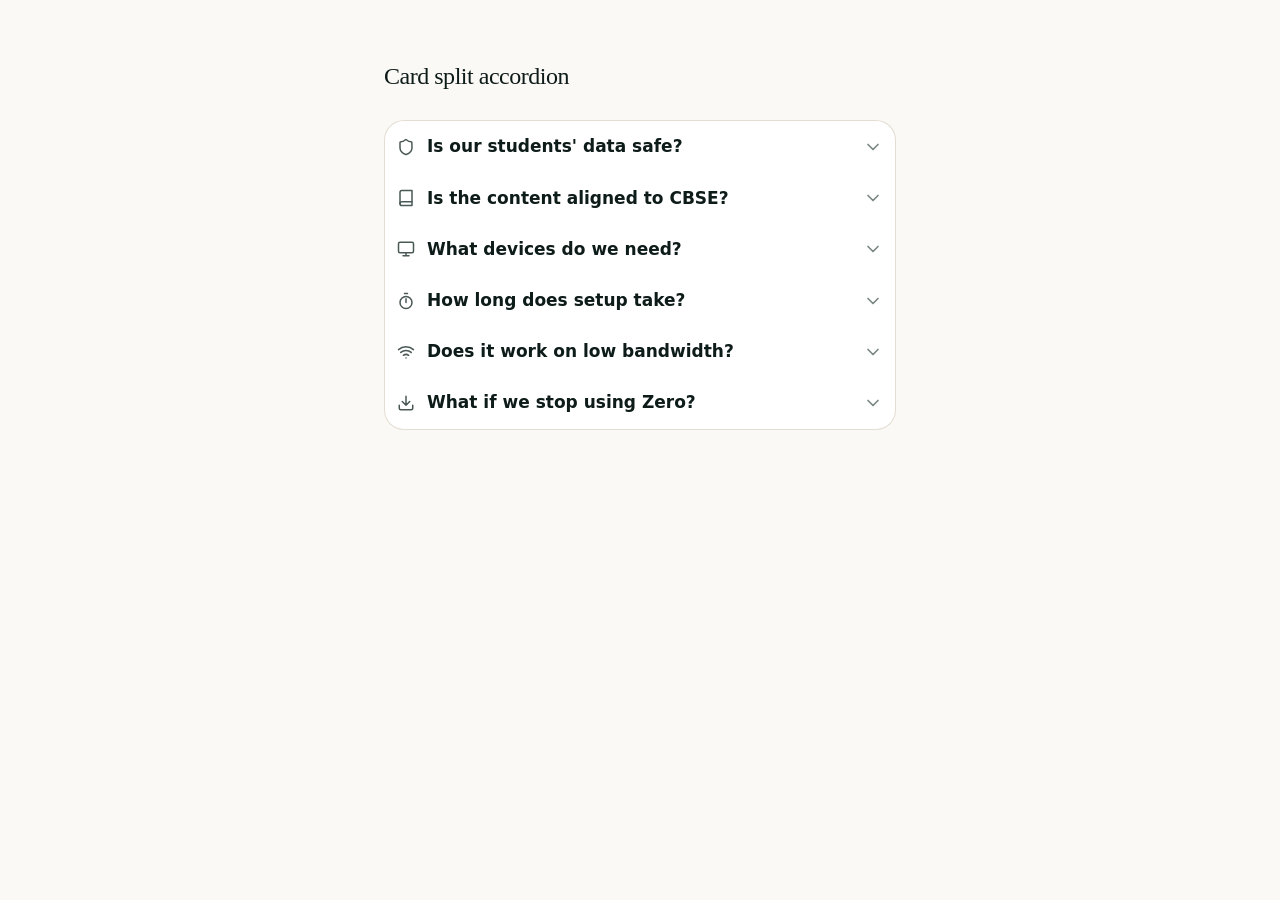
==== card-split-accordion.html @ 26836504 "minus" ====
<!doctype html>
<html lang="en-IN">
<head>
<meta charset="utf-8">
<meta name="viewport" content="width=device-width, initial-scale=1">
<title>Card Split Accordion</title>
<link rel="preconnect" href="https://fonts.googleapis.com">
<link rel="preconnect" href="https://fonts.gstatic.com" crossorigin>
<link rel="stylesheet" href="https://fonts.googleapis.com/css2?family=Figtree:wght@400;500;600;700;800;900&display=swap">
<!-- tokens only: --panel, --line, --ink, --ink-2, --brand-ink, light + dark -->
<link rel="stylesheet" href="styles.css">

<style>
/* ===================================================================
   Card split accordion
   Port of watermelon/card-split-accordian (React + motion) to vanilla.
   Stack reads as one block; the open card detaches, rounds all four
   corners, and its two neighbours round the edge they now face.
   No JS measuring: grid-template-rows 0fr -> 1fr does the height.
   To ship: copy this <style> into styles.css, the <ul> into the page,
   and the script at the bottom into app.js.
   ================================================================ */

.csa { list-style: none; margin: 0 auto; padding: 0; max-width: 34rem; }

.csa-card {
  background: var(--surface);
  border: 1px solid var(--line);
  border-top-width: 0;
  border-bottom-width: 0;
  border-radius: 0;
  overflow: hidden;
  /* ponytail: margin-block animates layout (the React version projects it
     with a transform). Fine at 6 cards; switch to a transform-based
     technique if a long list ever janks. */
  transition: border-radius .28s cubic-bezier(.22,1,.36,1),
              margin-block .28s cubic-bezier(.22,1,.36,1);
}

/* --- which edges exist ------------------------------------------- */
.csa > li:first-child  .csa-card { border-top-width: 1px; }
.csa > li:last-child   .csa-card { border-bottom-width: 1px; }
.csa > li.is-open      .csa-card { border-top-width: 1px; border-bottom-width: 1px; }
.csa > li:has(+ li.is-open) .csa-card { border-bottom-width: 1px; }
.csa > li.is-open + li .csa-card    { border-top-width: 1px; }

/* --- which corners are round ------------------------------------- */
.csa > li:first-child .csa-card { border-start-start-radius: 20px; border-start-end-radius: 20px; }
.csa > li:last-child  .csa-card { border-end-start-radius: 20px; border-end-end-radius: 20px; }
.csa > li:has(+ li.is-open) .csa-card { border-end-start-radius: 20px; border-end-end-radius: 20px; }
.csa > li.is-open + li .csa-card      { border-start-start-radius: 20px; border-start-end-radius: 20px; }
.csa > li.is-open .csa-card { border-radius: 20px; margin-block: 10px; box-shadow: var(--shadow-s); }

/* --- trigger ----------------------------------------------------- */
.csa-trig {
  display: flex; width: 100%; align-items: center; justify-content: space-between;
  gap: .75rem; padding: .75rem; background: none; border: 0; cursor: pointer;
  font: inherit; color: var(--ink); text-align: left;
}
.csa-trig:hover { color: var(--brand-ink); }
.csa-trig:focus-visible { outline: 2px solid var(--brand); outline-offset: -2px; border-radius: 18px; }
.csa-label { display: flex; align-items: center; gap: .75rem; font-weight: 700; font-size: .9375rem; }
@media (min-width: 40rem) { .csa-label { font-size: 1.0625rem; } }
.csa-label svg { flex: none; width: 1.125rem; height: 1.125rem; color: var(--ink-2); }
.csa-chev {
  flex: none; width: 1.25rem; height: 1.25rem; color: var(--ink-3);
  transition: transform .28s cubic-bezier(.22,1,.36,1);
}
li.is-open .csa-chev { transform: rotate(180deg); }

/* --- panel: 0fr -> 1fr, no measuring ----------------------------- */
.csa-panel {
  display: grid; grid-template-rows: 0fr; opacity: 0; visibility: hidden;
  transition: grid-template-rows .28s cubic-bezier(.22,1,.36,1),
              opacity .18s linear, visibility .28s;
}
li.is-open .csa-panel { grid-template-rows: 1fr; opacity: 1; visibility: visible; }
.csa-panel > div { overflow: hidden; min-height: 0; }
.csa-body {
  padding: 0 1.25rem 1.25rem;
  color: var(--ink-2); font-size: .875rem; font-weight: 500; line-height: 1.55;
}
@media (min-width: 40rem) { .csa-body { font-size: 1rem; } }

@media (prefers-reduced-motion: reduce) {
  .csa-card, .csa-panel, .csa-chev { transition: none; }
}

/* demo page chrome only — not part of the component */
body { background: var(--paper); color: var(--ink); font-family: var(--text); }
.demo-wrap { max-width: 34rem; margin: 0 auto; padding: 4rem 1rem; }
.demo-wrap h1 { font-size: 1.5rem; margin: 0 0 2rem; }
</style>
</head>
<body>

<div class="demo-wrap">
  <h1>Card split accordion</h1>

  <ul class="csa">
    <li>
      <div class="csa-card">
        <button class="csa-trig" type="button" aria-expanded="false" aria-controls="csa-p1">
          <span class="csa-label">
            <svg viewBox="0 0 24 24" fill="none" stroke="currentColor" stroke-width="2" stroke-linecap="round" stroke-linejoin="round" aria-hidden="true"><path d="M20 13c0 5-3.5 7.5-7.7 8.9a1 1 0 0 1-.6 0C7.5 20.5 4 18 4 13V6a1 1 0 0 1 1-1c2 0 4.5-1.2 6.2-2.7a1 1 0 0 1 1.3 0C14.3 3.8 16.8 5 18.8 5a1 1 0 0 1 1 1z"/></svg>
            Is our students' data safe?
          </span>
          <svg class="csa-chev" viewBox="0 0 24 24" fill="none" stroke="currentColor" stroke-width="2" stroke-linecap="round" stroke-linejoin="round" aria-hidden="true"><path d="m6 9 6 6 6-6"/></svg>
        </button>
        <div class="csa-panel" id="csa-p1" role="region">
          <div><p class="csa-body">The school owns its data. We store only what runs classes, never sell it, and show no ads. Hosting region, retention and data-processing terms are confirmed in writing before you sign.</p></div>
        </div>
      </div>
    </li>

    <li>
      <div class="csa-card">
        <button class="csa-trig" type="button" aria-expanded="false" aria-controls="csa-p2">
          <span class="csa-label">
            <svg viewBox="0 0 24 24" fill="none" stroke="currentColor" stroke-width="2" stroke-linecap="round" stroke-linejoin="round" aria-hidden="true"><path d="M4 19.5A2.5 2.5 0 0 1 6.5 17H20"/><path d="M6.5 2H20v20H6.5A2.5 2.5 0 0 1 4 19.5v-15A2.5 2.5 0 0 1 6.5 2z"/></svg>
            Is the content aligned to CBSE?
          </span>
          <svg class="csa-chev" viewBox="0 0 24 24" fill="none" stroke="currentColor" stroke-width="2" stroke-linecap="round" stroke-linejoin="round" aria-hidden="true"><path d="m6 9 6 6 6-6"/></svg>
        </button>
        <div class="csa-panel" id="csa-p2" role="region">
          <div><p class="csa-body">Organised chapter-wise by the CBSE syllabus for classes 8 to 12. Your staff can add or edit questions in any chapter.</p></div>
        </div>
      </div>
    </li>

    <li>
      <div class="csa-card">
        <button class="csa-trig" type="button" aria-expanded="false" aria-controls="csa-p3">
          <span class="csa-label">
            <svg viewBox="0 0 24 24" fill="none" stroke="currentColor" stroke-width="2" stroke-linecap="round" stroke-linejoin="round" aria-hidden="true"><rect x="2" y="3" width="20" height="14" rx="2"/><path d="M8 21h8M12 17v4"/></svg>
            What devices do we need?
          </span>
          <svg class="csa-chev" viewBox="0 0 24 24" fill="none" stroke="currentColor" stroke-width="2" stroke-linecap="round" stroke-linejoin="round" aria-hidden="true"><path d="m6 9 6 6 6-6"/></svg>
        </button>
        <div class="csa-panel" id="csa-p3" role="region">
          <div><p class="csa-body">A browser, on what you already have. Classroom Quiz needs one projector or TV plus the teacher's device; students can practise on a lab computer or their own phone.</p></div>
        </div>
      </div>
    </li>

    <li>
      <div class="csa-card">
        <button class="csa-trig" type="button" aria-expanded="false" aria-controls="csa-p4">
          <span class="csa-label">
            <svg viewBox="0 0 24 24" fill="none" stroke="currentColor" stroke-width="2" stroke-linecap="round" stroke-linejoin="round" aria-hidden="true"><path d="M10 2h4M12 14V9"/><circle cx="12" cy="14" r="8"/></svg>
            How long does setup take?
          </span>
          <svg class="csa-chev" viewBox="0 0 24 24" fill="none" stroke="currentColor" stroke-width="2" stroke-linecap="round" stroke-linejoin="round" aria-hidden="true"><path d="m6 9 6 6 6-6"/></svg>
        </button>
        <div class="csa-panel" id="csa-p4" role="region">
          <div><p class="csa-body">We do it: classes, sections, subjects, staff accounts. Typical onboarding is about <strong>[X working days]</strong> — a placeholder until we commit to a date in your quote.</p></div>
        </div>
      </div>
    </li>

    <li>
      <div class="csa-card">
        <button class="csa-trig" type="button" aria-expanded="false" aria-controls="csa-p5">
          <span class="csa-label">
            <svg viewBox="0 0 24 24" fill="none" stroke="currentColor" stroke-width="2" stroke-linecap="round" stroke-linejoin="round" aria-hidden="true"><path d="M5 12.55a11 11 0 0 1 14 0M8.5 16.43a6 6 0 0 1 7 0M2 8.82a15 15 0 0 1 20 0"/><path d="M12 20h.01"/></svg>
            Does it work on low bandwidth?
          </span>
          <svg class="csa-chev" viewBox="0 0 24 24" fill="none" stroke="currentColor" stroke-width="2" stroke-linecap="round" stroke-linejoin="round" aria-hidden="true"><path d="m6 9 6 6 6-6"/></svg>
        </button>
        <div class="csa-panel" id="csa-p5" role="region">
          <div><p class="csa-body">Lessons, practice and tests are text-and-diagram based, so they are light. Video is the one part that needs bandwidth. We test the live games on your connection during the demo.</p></div>
        </div>
      </div>
    </li>

    <li>
      <div class="csa-card">
        <button class="csa-trig" type="button" aria-expanded="false" aria-controls="csa-p6">
          <span class="csa-label">
            <svg viewBox="0 0 24 24" fill="none" stroke="currentColor" stroke-width="2" stroke-linecap="round" stroke-linejoin="round" aria-hidden="true"><path d="M21 15v4a2 2 0 0 1-2 2H5a2 2 0 0 1-2-2v-4M7 10l5 5 5-5M12 15V3"/></svg>
            What if we stop using Zero?
          </span>
          <svg class="csa-chev" viewBox="0 0 24 24" fill="none" stroke="currentColor" stroke-width="2" stroke-linecap="round" stroke-linejoin="round" aria-hidden="true"><path d="m6 9 6 6 6-6"/></svg>
        </button>
        <div class="csa-panel" id="csa-p6" role="region">
          <div><p class="csa-body">You take it with you. Question banks, papers and results export to PDF and Excel at any time, including on the way out.</p></div>
        </div>
      </div>
    </li>
  </ul>
</div>

<script>
// One delegated handler per stack. One card open at a time, like the original.
document.querySelectorAll('.csa').forEach(function (stack) {
  stack.addEventListener('click', function (e) {
    var btn = e.target.closest('.csa-trig');
    if (!btn || !stack.contains(btn)) return;
    var li = btn.closest('li');
    var wasOpen = li.classList.contains('is-open');

    stack.querySelectorAll('li.is-open').forEach(function (open) {
      open.classList.remove('is-open');
      open.querySelector('.csa-trig').setAttribute('aria-expanded', 'false');
    });

    if (!wasOpen) {
      li.classList.add('is-open');
      btn.setAttribute('aria-expanded', 'true');
    }
  });
});
</script>
</body>
</html>
---- styles.css ----
/* ========================================================================
   Zero — marketing site
   Direction: "field notebook". Editorial serif display on warm paper,
   hairline rules instead of filled bands, one teal brand colour, saffron
   used about five times on the whole page.
   Motion follows the craft rules: custom curves, nothing over 300ms for UI,
   transform/opacity only, hover gated to real pointers.
   ===================================================================== */

:root {
  color-scheme: light;

  /* --- brand ----------------------------------------------------- */
  --brand: #0f766e;
  --brand-2: #0b5d56;
  --brand-ink: #0a4f49;          /* brand as text on paper */
  --accent: #d9901f;             /* saffron. rationed. */
  --btn-bg: #0f766e;
  --btn-fg: #ffffff;

  /* --- surfaces -------------------------------------------------- */
  --paper: #fbf9f5;
  --paper-2: #f3efe7;
  --surface: #ffffff;
  --surface-2: #f7f4ee;

  /* --- text ------------------------------------------------------ */
  --ink: #0d1b19;
  --ink-2: #4a5956;
  --ink-3: #788683;

  /* --- lines ----------------------------------------------------- */
  --line: #e4ded2;
  --line-2: #efeae0;

  /* --- semantic (inside the drawn product UI) -------------------- */
  --ok: #15803d;
  --mid: #b45309;
  --bad: #b91c1c;
  --cross-off: #22312e;   /* blocked crossword squares */

  /* --- the inverted panel: same near-black in both themes -------- */
  --inv-bg: #0b1513;
  --inv-surface: #122020;
  --inv-ink: #eaf2ef;
  --inv-ink-2: #9fb3ae;
  --inv-line: #22322f;
  --inv-brand: #2dd4bf;

  --shadow-s: 0 1px 2px rgba(13, 27, 25, .04), 0 2px 8px -4px rgba(13, 27, 25, .08);
  --shadow: 0 1px 2px rgba(13, 27, 25, .05), 0 12px 28px -14px rgba(13, 27, 25, .18);
  --shadow-l: 0 2px 6px rgba(13, 27, 25, .06), 0 32px 56px -24px rgba(13, 27, 25, .26);

  /* --- shape ----------------------------------------------------- */
  --r-s: .5rem;
  --r: .875rem;
  --r-l: 1.25rem;
  --wrap: 74rem;
  --gutter: clamp(1.25rem, 4vw, 2.5rem);

  /* --- type ------------------------------------------------------ */
  --display: "Instrument Serif", Georgia, "Times New Roman", serif;
  --text: "Instrument Sans", system-ui, -apple-system, "Segoe UI", Roboto, sans-serif;
  --mono: ui-monospace, "SF Mono", "Cascadia Mono", Menlo, monospace;

  /* --- motion ---------------------------------------------------- */
  --ease-out: cubic-bezier(.23, 1, .32, 1);
  --ease-in-out: cubic-bezier(.77, 0, .175, 1);
  --ease: cubic-bezier(.4, 0, .2, 1);
}

/* Dark tokens declared once, applied two ways:
   - no stored choice -> the media query decides (works with JS off)
   - explicit choice  -> data-theme on <html> wins, :not() disables the query */
@media (prefers-color-scheme: dark) {
  :root:not([data-theme="light"]) {
    color-scheme: dark;
    --brand: #2dd4bf;
    --brand-2: #5eead4;
    --brand-ink: #5eead4;
    --accent: #f0b65c;
    --btn-bg: #2dd4bf;
    --btn-fg: #06201d;
    --paper: #0a100f;
    --paper-2: #0f1716;
    --surface: #131c1a;
    --surface-2: #17221f;
    --ink: #e8efec;
    --ink-2: #a3b3af;
    --ink-3: #778783;
    --line: #243330;
    --line-2: #1b2725;
    --ok: #4ade80;
    --mid: #fbbf24;
    --bad: #f87171;
    --cross-off: #050a09;
    --shadow-s: 0 1px 2px rgba(0, 0, 0, .5), 0 2px 8px -4px rgba(0, 0, 0, .6);
    --shadow: 0 1px 2px rgba(0, 0, 0, .5), 0 14px 30px -14px rgba(0, 0, 0, .8);
    --shadow-l: 0 2px 6px rgba(0, 0, 0, .6), 0 34px 60px -24px rgba(0, 0, 0, .9);
  }
}
:root[data-theme="dark"] {
  color-scheme: dark;
  --brand: #2dd4bf;
  --brand-2: #5eead4;
  --brand-ink: #5eead4;
  --accent: #f0b65c;
  --btn-bg: #2dd4bf;
  --btn-fg: #06201d;
  --paper: #0a100f;
  --paper-2: #0f1716;
  --surface: #131c1a;
  --surface-2: #17221f;
  --ink: #e8efec;
  --ink-2: #a3b3af;
  --ink-3: #778783;
  --line: #243330;
  --line-2: #1b2725;
  --ok: #4ade80;
  --mid: #fbbf24;
  --bad: #f87171;
  --cross-off: #050a09;
  --shadow-s: 0 1px 2px rgba(0, 0, 0, .5), 0 2px 8px -4px rgba(0, 0, 0, .6);
  --shadow: 0 1px 2px rgba(0, 0, 0, .5), 0 14px 30px -14px rgba(0, 0, 0, .8);
  --shadow-l: 0 2px 6px rgba(0, 0, 0, .6), 0 34px 60px -24px rgba(0, 0, 0, .9);
}

/* ============================================================== base */
*, *::before, *::after { box-sizing: border-box; }

html {
  -webkit-text-size-adjust: 100%;
  scroll-behavior: smooth;
  overscroll-behavior-y: none;      /* no rubber-band flash of the wrong colour */
}

body {
  margin: 0;
  background: var(--paper);
  color: var(--ink);
  font-family: var(--text);
  font-size: 1.0625rem;
  line-height: 1.6;
  font-weight: 400;
  font-feature-settings: "ss01";
  -webkit-font-smoothing: antialiased;
  -webkit-tap-highlight-color: transparent;
  overflow-x: hidden;
}

h1, h2, h3, h4 { margin: 0 0 .5em; font-weight: 400; }

/* Display: serif, optical-size tight, generous. */
h1, h2, .display {
  font-family: var(--display);
  font-weight: 400;
  letter-spacing: -.02em;
  line-height: 1.02;
  text-wrap: balance;
}
h1 { font-size: clamp(2.5rem, 7.2vw, 5.25rem); margin-bottom: .35em; }
h2 { font-size: clamp(2.1rem, 4.6vw, 3.4rem); }
h3 {
  font-family: var(--text);
  font-size: 1.0625rem; font-weight: 600; letter-spacing: -.011em;
  line-height: 1.3; margin-bottom: .35em;
}
h4 { font-family: var(--text); font-size: .9375rem; font-weight: 600; }

p { margin: 0 0 1rem; }
ul, ol { margin: 0; padding: 0; list-style: none; }
a { color: inherit; }
svg { display: block; }
strong, b { font-weight: 600; }
::selection { background: var(--brand); color: #fff; }

:focus-visible {
  outline: 2px solid var(--brand);
  outline-offset: 3px;
  border-radius: 4px;
}

.skip {
  position: fixed; left: 1rem; top: -5rem; z-index: 200;
  background: var(--surface); color: var(--ink); font-weight: 600;
  padding: .75rem 1.25rem; border-radius: var(--r-s); text-decoration: none;
  box-shadow: var(--shadow-l); border: 1px solid var(--line);
  transition: top .2s var(--ease-out);
}
.skip:focus { top: 1rem; }

.sr {
  position: absolute; width: 1px; height: 1px;
  overflow: hidden; clip-path: inset(50%); white-space: nowrap;
}

/* ========================================================== layout */
.wrap {
  width: 100%; max-width: var(--wrap);
  margin-inline: auto;
  padding-inline: var(--gutter);
}

/* Sections are separated by a hairline, never by a filled band. */
.sec { padding-block: clamp(4.5rem, 9vw, 8rem); position: relative; }
.sec + .sec { border-top: 1px solid var(--line); }
.sec-alt { background: var(--paper-2); }
[id] { scroll-margin-top: 5rem; }

/* Section header: label + number on the left, headline on the right.
   On narrow screens it stacks and the number sits inline with the label. */
.sec-head { display: grid; gap: 1.25rem 2rem; margin-bottom: clamp(2.5rem, 5vw, 4rem); }
@media (min-width: 60rem) {
  .sec-head { grid-template-columns: 14rem 1fr; gap: 0 4rem; }
}
.sec-head .lede { max-width: 38rem; color: var(--ink-2); font-size: 1.0625rem; margin: 1rem 0 0; }
.sec-head h2 { margin: 0; max-width: 20ch; }

.label {
  display: flex; align-items: baseline; gap: .7rem;
  font-size: .75rem; font-weight: 600; letter-spacing: .1em;
  text-transform: uppercase; color: var(--ink-3); margin: 0;
}
.label .num {
  font-family: var(--mono); font-size: .6875rem; letter-spacing: .04em;
  color: var(--brand-ink); font-weight: 500;
}

.accent-text { color: var(--brand-ink); }
em.flourish { font-style: italic; color: var(--brand-ink); }

/* ========================================================= buttons */
.btn {
  display: inline-flex; align-items: center; justify-content: center; gap: .5rem;
  font-family: var(--text); font-size: 1rem; font-weight: 600; line-height: 1;
  padding: .95rem 1.4rem; border-radius: var(--r-s);
  border: 1px solid transparent; text-decoration: none; cursor: pointer;
  white-space: nowrap; user-select: none;
  transition: transform .16s var(--ease-out), background-color .16s var(--ease),
              border-color .16s var(--ease), color .16s var(--ease);
}
.btn:active { transform: scale(.97); }

.btn-primary { background: var(--btn-bg); color: var(--btn-fg); }
.btn-line { border-color: var(--line); color: var(--ink); background: transparent; }
.btn-ghost { color: var(--ink-2); background: transparent; padding-inline: .75rem; }
.btn-block { width: 100%; }
.btn-sm { font-size: .9375rem; padding: .65rem 1.05rem; }

@media (hover: hover) and (pointer: fine) {
  .btn-primary:hover { background: var(--brand-2); }
  .btn-line:hover { border-color: var(--ink-3); background: var(--surface-2); }
  .btn-ghost:hover { color: var(--ink); }
}

/* The arrow nudges, the button itself does not move. */
.btn .arrow { transition: transform .22s var(--ease-out); }
@media (hover: hover) and (pointer: fine) {
  .btn:hover .arrow { transform: translateX(3px); }
}

/* ========================================================== header */
.site-head {
  position: sticky; top: 0; z-index: 100;
  background: color-mix(in srgb, var(--paper) 88%, transparent);
  backdrop-filter: blur(12px);
  border-bottom: 1px solid transparent;
  transition: border-color .2s var(--ease), background-color .2s var(--ease);
}
.site-head.stuck { border-bottom-color: var(--line); }
.head-in { display: flex; align-items: center; gap: 1rem; min-height: 4rem; }

.brand {
  display: flex; align-items: center; gap: .55rem;
  text-decoration: none; color: var(--ink);
  font-family: var(--display); font-size: 1.5rem; letter-spacing: -.01em;
}
.brand svg { width: 1.75rem; height: 1.75rem; flex: none; }

.nav { display: none; margin-left: auto; }
.nav ul { display: flex; gap: 1.5rem; }
.nav a {
  color: var(--ink-2); text-decoration: none; font-size: .9375rem; font-weight: 500;
  transition: color .16s var(--ease);
}
@media (hover: hover) and (pointer: fine) { .nav a:hover { color: var(--ink); } }

.head-act { display: none; }

.icon-btn {
  display: none; flex: none; align-items: center; justify-content: center;
  width: 2.25rem; height: 2.25rem; padding: 0;
  border-radius: var(--r-s); border: 1px solid var(--line);
  background: transparent; color: var(--ink); cursor: pointer;
  transition: transform .16s var(--ease-out), background-color .16s var(--ease), border-color .16s var(--ease);
}
.icon-btn:active { transform: scale(.94); }
@media (hover: hover) and (pointer: fine) {
  .icon-btn:hover { background: var(--surface-2); border-color: var(--ink-3); }
}
.js-ok .icon-btn { display: inline-flex; }
.icon-btn svg { width: 1.05rem; height: 1.05rem; }
:root[data-theme="dark"] .i-moon, :root:not([data-theme="dark"]) .i-sun { display: none; }

/* mobile menu — native <details>, no JS */
.menu { position: relative; margin-left: auto; }
.menu summary {
  list-style: none; cursor: pointer;
  display: inline-flex; align-items: center; gap: .45rem;
  font-size: .9375rem; font-weight: 600; color: var(--ink);
  padding: .5rem .85rem; border-radius: var(--r-s); border: 1px solid var(--line);
}
.menu summary::-webkit-details-marker { display: none; }
.menu-panel {
  position: absolute; right: 0; top: calc(100% + .5rem);
  width: min(16rem, 78vw); padding: .4rem;
  background: var(--surface); border: 1px solid var(--line);
  border-radius: var(--r); box-shadow: var(--shadow-l); z-index: 10;
  transform-origin: top right;
  animation: pop .18s var(--ease-out);
}
@keyframes pop { from { opacity: 0; transform: scale(.96); } }
.menu-panel a {
  display: block; padding: .6rem .7rem; border-radius: var(--r-s);
  color: var(--ink); text-decoration: none; font-weight: 500; font-size: .9375rem;
}
@media (hover: hover) and (pointer: fine) { .menu-panel a:hover { background: var(--surface-2); } }
.menu-panel .btn { margin-top: .4rem; }

@media (min-width: 62rem) {
  .menu { display: none; }
  .nav, .head-act { display: block; }
  .head-act { margin-left: .25rem; }
  .icon-btn { margin-left: .5rem; }
  .nav { margin-right: .5rem; }
}

/* ============================================================ hero */
.hero { padding-block: clamp(3.5rem, 8vw, 7rem) 0; position: relative; overflow: hidden; }
.hero::before {
  content: ""; position: absolute; inset: 0 0 auto; height: 40rem;
  background:
    radial-gradient(60rem 26rem at 18% -8%, color-mix(in srgb, var(--brand) 14%, transparent), transparent 70%),
    radial-gradient(40rem 20rem at 92% 4%, color-mix(in srgb, var(--accent) 11%, transparent), transparent 70%);
  pointer-events: none;
}
.hero > * { position: relative; }

.hero-grid { display: grid; gap: 2rem; align-items: start; }
@media (min-width: 64rem) {
  .hero-grid { grid-template-columns: 1.15fr .85fr; gap: 4rem; align-items: end; }
}
.hero h1 { max-width: 15ch; }
.hero .lede {
  font-size: clamp(1.0625rem, 1.5vw, 1.25rem); color: var(--ink-2);
  max-width: 36rem; margin-bottom: 2rem; line-height: 1.5;
}
.hero-cta { display: flex; flex-wrap: wrap; gap: .75rem; align-items: center; }
.hero-note {
  margin: 1.75rem 0 0; font-size: .875rem; color: var(--ink-3);
  display: flex; align-items: center; gap: .5rem;
}
.hero-note svg { width: 1rem; height: 1rem; flex: none; color: var(--brand-ink); }

/* the right-hand stat column, set as a rule-separated list */
.facts { display: grid; gap: 0; border-top: 1px solid var(--line); }
.facts div { padding: 1rem 0; border-bottom: 1px solid var(--line); display: flex; align-items: baseline; gap: 1rem; }
.facts dt { font-size: .875rem; color: var(--ink-2); flex: 1; }
.facts dd {
  margin: 0; font-family: var(--display); font-size: 1.75rem; line-height: 1;
  letter-spacing: -.02em; color: var(--ink);
}
.facts dd span { font-family: var(--text); font-size: .8125rem; color: var(--ink-3); letter-spacing: 0; }
/* small phones: let the qualifier drop under the number instead of squeezing the label */
@media (max-width: 26rem) { .facts div { flex-wrap: wrap; } .facts dd span { display: block; } }

/* hero collage */
.collage {
  margin-top: clamp(3rem, 6vw, 5rem);
  display: grid; grid-template-columns: repeat(12, 1fr); gap: 1rem;
  align-items: end;
}
.c-quiz { grid-column: 1 / 13; }
.c-analytics, .c-paper, .c-lead, .c-pt { display: none; }
@media (min-width: 52rem) {
  .c-analytics { display: block; grid-column: 1 / 4; }
  .c-quiz { grid-column: 4 / 10; transform: translateY(1.25rem); box-shadow: var(--shadow-l); }
  .c-paper { display: block; grid-column: 10 / 13; }
}
@media (min-width: 72rem) {
  .c-lead { display: block; grid-column: 2 / 5; transform: translateY(2rem); }
  .c-pt { display: block; grid-column: 9 / 12; transform: translateY(2rem); }
}

/* ======================================== drawn product-UI panels */
.ui {
  background: var(--surface); border: 1px solid var(--line);
  border-radius: var(--r); box-shadow: var(--shadow);
  padding: .9rem; font-size: .75rem; line-height: 1.45; color: var(--ink);
  text-align: left;
}
.ui-head {
  display: flex; align-items: center; gap: .4rem;
  font-size: .6875rem; font-weight: 600; letter-spacing: .07em;
  text-transform: uppercase; color: var(--ink-3); margin-bottom: .65rem;
}
.ui-head .dot {
  width: .4rem; height: .4rem; border-radius: 50%; background: var(--bad); flex: none;
  box-shadow: 0 0 0 3px color-mix(in srgb, var(--bad) 18%, transparent);
}
.ui-q { font-weight: 600; font-size: .8125rem; margin-bottom: .5rem; line-height: 1.35; color: var(--ink); }
.ui-opt {
  display: flex; align-items: center; gap: .45rem;
  border: 1px solid var(--line); border-radius: var(--r-s);
  padding: .32rem .5rem; margin-bottom: .28rem; font-weight: 500;
}
.ui-opt b {
  width: 1.05rem; height: 1.05rem; border-radius: 3px; flex: none;
  background: var(--surface-2); color: var(--ink-3);
  display: grid; place-items: center; font-size: .625rem; font-weight: 600;
}
.ui-opt.on { background: var(--brand); border-color: var(--brand); color: #fff; }
.ui-opt.on b { background: rgba(255, 255, 255, .22); color: #fff; }
.ui-row {
  display: flex; align-items: center; justify-content: space-between; gap: .6rem;
  padding: .34rem 0; border-top: 1px solid var(--line-2);
}
.ui-row:first-of-type { border-top: 0; }
.ui-row b { font-weight: 600; font-variant-numeric: tabular-nums; }
.ui-meter { height: .35rem; border-radius: 999px; background: var(--line); overflow: hidden; flex: 1; max-width: 7rem; }
.ui-meter i { display: block; height: 100%; border-radius: 999px; background: var(--brand); transform-origin: left; }
.ui-meter i.good { background: var(--ok); }
.ui-meter i.mid { background: var(--mid); }
.ui-meter i.bad { background: var(--bad); }
.ui-chip {
  display: inline-block; border: 1px solid var(--line); border-radius: 999px;
  padding: .16rem .5rem; margin: 0 .25rem .3rem 0;
  font-size: .6875rem; font-weight: 500; color: var(--ink-2);
}
.ui-chip.on { background: var(--ink); color: var(--paper); border-color: var(--ink); }
.ui-bars { display: flex; align-items: flex-end; gap: .3rem; height: 2.4rem; max-width: 11rem; }
.ui-bars i { flex: 1; border-radius: 2px 2px 0 0; background: var(--brand); display: block; transform-origin: bottom; }
.ui-bars i.pick { background: var(--accent); }
.ui-rank { display: flex; align-items: center; gap: .5rem; padding: .3rem 0; font-weight: 500; }
.ui-rank b {
  width: 1.15rem; height: 1.15rem; border-radius: 4px; flex: none;
  background: var(--surface-2); color: var(--ink-3);
  display: grid; place-items: center; font-size: .625rem; font-weight: 600;
}
.ui-rank.top b { background: var(--accent); color: #2a1a00; }
/* capped: these are grids of squares, so without a cap a wide column turns
   them into billboards */
.ui-cross { display: grid; grid-template-columns: repeat(6, 1fr); gap: 2px; max-width: 10rem; }
.ui-cross span {
  aspect-ratio: 1; border: 1px solid var(--line); border-radius: 2px;
  font-size: .5rem; font-weight: 600; display: grid; place-items: center; color: var(--ink-3);
}
.ui-cross span.off { background: var(--cross-off); border-color: var(--cross-off); }
.ui-cross span.lit { background: var(--surface-2); }
.ui-pt { display: grid; grid-template-columns: repeat(6, 1fr); gap: 3px; max-width: 11rem; }
.ui-pt span {
  aspect-ratio: 1; border-radius: 3px; background: var(--surface-2);
  border: 1px solid var(--line-2);
  display: grid; place-items: center; font-size: .5rem; font-weight: 600; color: var(--ink-3);
}
.ui-pt span.hot { background: var(--brand); border-color: var(--brand); color: #fff; }

/* ====================================================== feature rows */
/* Alternating text / panel rows on a hairline grid. */
.rows { display: grid; }
.row {
  display: grid; gap: 1.75rem;
  padding-block: clamp(2.25rem, 4vw, 3.5rem);
  border-top: 1px solid var(--line);
  align-items: center;
}
.row:first-child { border-top: 0; padding-top: 0; }
@media (min-width: 60rem) {
  .row { grid-template-columns: 1fr 1fr; gap: 4rem; }
  .row-flip > .row-art { order: -1; }
}
.row-text h3 { font-size: 1.375rem; font-family: var(--display); font-weight: 400; letter-spacing: -.015em; }
.row-text p { color: var(--ink-2); margin: 0; max-width: 34rem; }
.row-list { display: grid; gap: .5rem; margin-top: 1.25rem; }
.row-list li { display: flex; gap: .6rem; font-size: .9375rem; color: var(--ink-2); }
.row-list li::before {
  content: ""; width: .375rem; height: .375rem; border-radius: 50%;
  background: var(--brand); flex: none; margin-top: .6rem;
}

/* ======================================================== card grid */
.cards { display: grid; gap: 1px; background: var(--line); border: 1px solid var(--line); border-radius: var(--r-l); overflow: hidden; }
@media (min-width: 48rem) { .cards { grid-template-columns: repeat(2, 1fr); } }
@media (min-width: 64rem) { .cards { grid-template-columns: repeat(3, 1fr); } }
.card {
  background: var(--paper); padding: 1.75rem 1.5rem;
  transition: background-color .18s var(--ease);
}
@media (hover: hover) and (pointer: fine) { .card:hover { background: var(--surface-2); } }
.card .n {
  font-family: var(--mono); font-size: .6875rem; color: var(--brand-ink);
  letter-spacing: .06em; display: block; margin-bottom: 1rem;
}
.card p { color: var(--ink-2); font-size: .9375rem; margin: 0; }
.card-art { margin-top: 1.25rem; }
.sec-alt .card { background: var(--paper-2); }
@media (hover: hover) and (pointer: fine) { .sec-alt .card:hover { background: var(--surface-2); } }

/* ========================================================== steps */
.steps { counter-reset: s; display: grid; gap: 0; }
@media (min-width: 60rem) { .steps { grid-template-columns: repeat(4, 1fr); } }
.step { padding: 1.75rem 0 0; border-top: 1px solid var(--line); position: relative; }
@media (min-width: 60rem) { .step { padding: 1.75rem 2rem 0 0; } }
.step::before {
  counter-increment: s; content: counter(s, decimal-leading-zero);
  font-family: var(--mono); font-size: .6875rem; letter-spacing: .06em;
  color: var(--brand-ink); display: block; margin-bottom: 1rem;
}
.step h3 { font-size: 1.0625rem; }
.step p { font-size: .9375rem; color: var(--ink-2); margin: 0; }

/* ======================================================== pricing */
/* A quote sheet, not three floating cards. */
.plans { border: 1px solid var(--line); border-radius: var(--r-l); overflow: hidden; background: var(--surface); }
.plan {
  display: grid; gap: 1.25rem;
  padding: clamp(1.5rem, 3vw, 2.25rem);
  border-top: 1px solid var(--line);
}
.plan:first-child { border-top: 0; }
@media (min-width: 62rem) {
  .plan { grid-template-columns: 15rem 1fr 14rem; gap: 2.5rem; align-items: start; }
}
.plan-id .p-name { font-family: var(--display); font-size: 1.75rem; line-height: 1.1; }
.plan-id .p-price {
  margin-top: .5rem; font-size: 1.125rem; font-weight: 600;
  font-variant-numeric: tabular-nums; color: var(--ink);
}
.plan-id .p-price span { display: block; font-size: .8125rem; font-weight: 400; color: var(--ink-3); }
.plan.pop { background: var(--surface-2); }
.p-flag {
  display: inline-block; margin-bottom: .6rem;
  background: var(--accent); color: #2a1a00;
  font-size: .625rem; font-weight: 600; letter-spacing: .08em; text-transform: uppercase;
  padding: .2rem .5rem; border-radius: 4px;
}
.plan-feat { display: grid; gap: .5rem; font-size: .9375rem; color: var(--ink-2); }
@media (min-width: 40rem) { .plan-feat { grid-template-columns: 1fr 1fr; gap: .5rem 1.5rem; } }
.plan-feat li { display: flex; gap: .55rem; }
.plan-feat li svg { width: .9rem; height: .9rem; flex: none; margin-top: .4rem; color: var(--brand); }
.p-note { margin: 1.25rem 0 0; font-size: .875rem; color: var(--ink-3); }

/* ============================================================ faq */
/* Split accordion: the stack reads as one block, the open card detaches. */
.faq-stack { max-width: 44rem; }
/* line the stack up under the headline column, not under the section label */
@media (min-width: 60rem) { .faq-stack { margin-left: 18rem; } }
.faq-stack details {
  background: var(--surface); border: 1px solid var(--line);
  border-top-width: 0; border-bottom-width: 0; border-radius: 0;
  overflow: hidden;
  transition: border-radius .28s var(--ease-out), margin-block .28s var(--ease-out);
}
.faq-stack details:first-of-type { border-top-width: 1px; border-start-start-radius: var(--r-l); border-start-end-radius: var(--r-l); }
.faq-stack details:last-of-type { border-bottom-width: 1px; border-end-start-radius: var(--r-l); border-end-end-radius: var(--r-l); }
.faq-stack details[open] { border-top-width: 1px; border-bottom-width: 1px; border-radius: var(--r-l); margin-block: .625rem; box-shadow: var(--shadow-s); }
.faq-stack details:has(+ details[open]) { border-bottom-width: 1px; border-end-start-radius: var(--r-l); border-end-end-radius: var(--r-l); }
.faq-stack details[open] + details { border-top-width: 1px; border-start-start-radius: var(--r-l); border-start-end-radius: var(--r-l); }

.faq-stack summary {
  list-style: none; cursor: pointer;
  display: flex; align-items: center; justify-content: space-between; gap: 1rem;
  padding: 1.1rem 1.25rem; font-weight: 600; font-size: 1.0625rem;
  letter-spacing: -.011em; color: var(--ink);
}
.faq-stack summary::-webkit-details-marker { display: none; }
.faq-stack summary::after {
  content: ""; flex: none; width: .6rem; height: .6rem; margin-right: .25rem;
  border-right: 1.5px solid var(--ink-3); border-bottom: 1.5px solid var(--ink-3);
  transform: translateY(-2px) rotate(45deg);
  transition: transform .28s var(--ease-out);
}
.faq-stack details[open] summary::after { transform: translateY(2px) rotate(-135deg); }
@media (hover: hover) and (pointer: fine) { .faq-stack summary:hover { color: var(--brand-ink); } }

.faq-panel {
  display: grid; grid-template-rows: 0fr;
  transition: grid-template-rows .28s var(--ease-out), opacity .2s linear;
  opacity: 0;
}
.faq-stack details[open] .faq-panel { grid-template-rows: 1fr; opacity: 1; }
.faq-stack details[open].closing .faq-panel { grid-template-rows: 0fr; opacity: 0; }
.faq-panel > div { overflow: hidden; min-height: 0; }
.faq-panel p { margin: 0 0 1rem; padding: 0 1.25rem; color: var(--ink-2); font-size: .9375rem; }
.faq-panel p:last-child { margin-bottom: 1.25rem; }
/* with JS off, details still opens — just without the height transition */
html:not(.js-ok) .faq-panel { grid-template-rows: 1fr; opacity: 1; transition: none; }

/* ======================================================= demo / form */
.invert {
  background: var(--inv-bg); color: var(--inv-ink);
  --ink: var(--inv-ink); --ink-2: var(--inv-ink-2); --ink-3: #7f918d;
  --line: var(--inv-line); --line-2: #1a2422;
  --surface: var(--inv-surface); --surface-2: #162422;
  --brand-ink: var(--inv-brand);
  --btn-bg: var(--inv-brand); --btn-fg: #06201d;
}
.invert h2, .invert h3 { color: var(--inv-ink); }

.demo-grid { display: grid; gap: 2.5rem; align-items: start; }
@media (min-width: 64rem) { .demo-grid { grid-template-columns: 1fr 1.1fr; gap: 4.5rem; } }

.reach { display: grid; gap: 1.25rem; margin-top: 2rem; }
.reach li { display: flex; gap: .85rem; }
.reach svg { width: 1.1rem; height: 1.1rem; flex: none; margin-top: .3rem; color: var(--inv-brand); }
.reach b { display: block; color: var(--inv-ink); font-weight: 600; font-size: .9375rem; }
.reach span { color: var(--inv-ink-2); font-size: .9375rem; }

.form-card {
  background: var(--inv-surface); border: 1px solid var(--inv-line);
  border-radius: var(--r-l); padding: clamp(1.25rem, 3vw, 2rem);
}
.fields { display: grid; gap: 1.1rem; }
@media (min-width: 40rem) { .fields { grid-template-columns: 1fr 1fr; } .span2 { grid-column: 1 / -1; } }
.field label, .field legend {
  display: block; font-weight: 600; font-size: .875rem;
  margin-bottom: .4rem; padding: 0; color: var(--inv-ink);
}
.hint { font-weight: 400; color: var(--inv-ink-2); font-size: .8125rem; }
.field input, .field select, .field textarea {
  width: 100%; font: inherit; font-size: 1rem;   /* 16px: stops iOS zooming the page */
  color: var(--inv-ink); background: rgba(255, 255, 255, .04);
  border: 1px solid var(--inv-line); border-radius: var(--r-s);
  padding: .75rem .85rem;
  transition: border-color .16s var(--ease), background-color .16s var(--ease);
}
.field input::placeholder { color: var(--inv-ink-2); opacity: .5; }
.field input:focus-visible, .field select:focus-visible, .field textarea:focus-visible {
  border-color: var(--inv-brand); outline-offset: 1px;
}
.field [aria-invalid="true"] { border-color: #f87171; background: rgba(248, 113, 113, .08); }
.field select option { background: #122020; color: #eaf2ef; }
.phone input { font-variant-numeric: tabular-nums; }
.err { display: none; color: #fca5a5; font-size: .8125rem; font-weight: 500; margin: .35rem 0 0; }
.err.show { display: block; }

.chips { display: flex; flex-wrap: wrap; gap: .5rem; }
.chip { position: relative; }
.chip input { position: absolute; inset: 0; opacity: 0; cursor: pointer; }
.chip span {
  display: block; padding: .5rem .9rem; border-radius: var(--r-s);
  border: 1px solid var(--inv-line); font-weight: 500; font-size: .9375rem;
  transition: transform .14s var(--ease-out), background-color .16s var(--ease), border-color .16s var(--ease);
}
.chip input:active + span { transform: scale(.97); }
.chip input:checked + span { background: var(--inv-brand); color: #06201d; border-color: var(--inv-brand); font-weight: 600; }
.chip input:focus-visible + span { outline: 2px solid var(--inv-brand); outline-offset: 2px; }

.form-foot { margin-top: 1.5rem; display: grid; gap: .8rem; }
.form-foot p { margin: 0; font-size: .8125rem; color: var(--inv-ink-2); }
.form-foot a { color: var(--inv-ink); }
.success { text-align: center; padding: 3rem 1rem; }
.success svg { width: 2.5rem; height: 2.5rem; margin: 0 auto; color: var(--inv-brand); }
.success h3 { font-family: var(--display); font-weight: 400; font-size: 1.5rem; margin-top: 1rem; }
.success p { color: var(--inv-ink-2); margin: 0; }

/* ========================================================== footer */
.site-foot { background: var(--paper); border-top: 1px solid var(--line); padding-block: 3.5rem 2rem; }
.foot-grid { display: grid; gap: 2.5rem; }
@media (min-width: 52rem) { .foot-grid { grid-template-columns: 1.8fr 1fr 1fr; } }
.site-foot h4 {
  font-size: .6875rem; letter-spacing: .1em; text-transform: uppercase;
  color: var(--ink-3); margin-bottom: 1rem; font-weight: 600;
}
.site-foot li { margin-bottom: .55rem; font-size: .9375rem; color: var(--ink-2); }
.site-foot a { color: var(--ink-2); text-decoration: none; }
@media (hover: hover) and (pointer: fine) { .site-foot a:hover { color: var(--ink); } }
.foot-base {
  margin-top: 3rem; padding-top: 1.5rem; border-top: 1px solid var(--line);
  display: flex; flex-wrap: wrap; gap: .6rem 1.75rem;
  font-size: .8125rem; color: var(--ink-3);
}

/* ========================================================== motion */
/* Reveals only exist when JS is there to switch them on. */
.js-ok .reveal {
  opacity: 0; transform: translateY(14px);
  transition: opacity .55s var(--ease-out), transform .55s var(--ease-out);
}
.js-ok .reveal.in { opacity: 1; transform: none; }

/* meters and bars grow from their own edge when the panel arrives */
.js-ok .grow { transform: scaleX(0); transition: transform .6s var(--ease-out) .12s; }
.js-ok .ui-bars .grow { transform: scaleY(0); }
.js-ok .in .grow, .js-ok .grow.in { transform: none; }

@media (prefers-reduced-motion: reduce) {
  html { scroll-behavior: auto; }
  /* Reduced motion is gentler motion, not none: opacity stays, movement goes. */
  .js-ok .reveal { transform: none; transition: opacity .3s linear; }
  .js-ok .grow { transform: none; transition: none; }
  .faq-panel { transition: opacity .2s linear; }
  .menu-panel { animation: none; }
  *, *::before, *::after {
    animation-duration: .01ms !important;
    animation-iteration-count: 1 !important;
  }
}

/* safe areas on notched phones */
@supports (padding: max(0px)) {
  .wrap { padding-left: max(var(--gutter), env(safe-area-inset-left)); padding-right: max(var(--gutter), env(safe-area-inset-right)); }
  .site-foot { padding-bottom: max(2rem, env(safe-area-inset-bottom)); }
}

@media print {
  .site-head, .menu, .icon-btn, .hero::before { display: none; }
  .js-ok .reveal { opacity: 1; transform: none; }
}
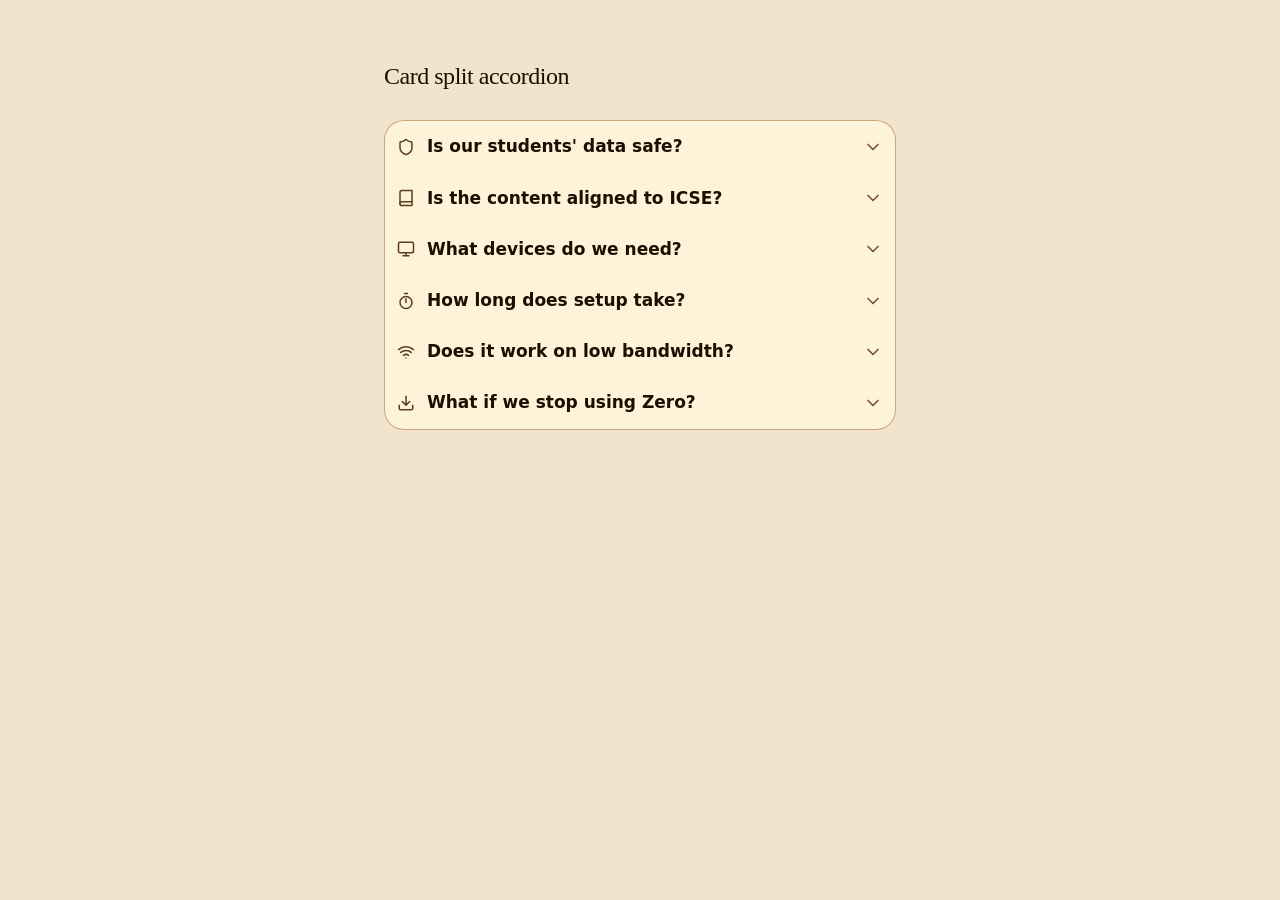
==== commit 06a0f9aa: "logo" ====
--- a/card-split-accordion.html
+++ b/card-split-accordion.html
@@ -118,12 +118,12 @@
         <button class="csa-trig" type="button" aria-expanded="false" aria-controls="csa-p2">
           <span class="csa-label">
             <svg viewBox="0 0 24 24" fill="none" stroke="currentColor" stroke-width="2" stroke-linecap="round" stroke-linejoin="round" aria-hidden="true"><path d="M4 19.5A2.5 2.5 0 0 1 6.5 17H20"/><path d="M6.5 2H20v20H6.5A2.5 2.5 0 0 1 4 19.5v-15A2.5 2.5 0 0 1 6.5 2z"/></svg>
-            Is the content aligned to CBSE?
+            Is the content aligned to ICSE?
           </span>
           <svg class="csa-chev" viewBox="0 0 24 24" fill="none" stroke="currentColor" stroke-width="2" stroke-linecap="round" stroke-linejoin="round" aria-hidden="true"><path d="m6 9 6 6 6-6"/></svg>
         </button>
         <div class="csa-panel" id="csa-p2" role="region">
-          <div><p class="csa-body">Organised chapter-wise by the CBSE syllabus for classes 8 to 12. Your staff can add or edit questions in any chapter.</p></div>
+          <div><p class="csa-body">Organised chapter-wise by the ICSE syllabus for classes 8 to 12. Your staff can add or edit questions in any chapter.</p></div>
         </div>
       </div>
     </li>
--- a/styles.css
+++ b/styles.css
@@ -1,8 +1,8 @@
 /* ========================================================================
    Zero — marketing site
    Direction: "field notebook". Editorial serif display on warm paper,
-   hairline rules instead of filled bands, one teal brand colour, saffron
-   used about five times on the whole page.
+   hairline rules instead of filled bands, one pink-to-orange brand gradient.
+   Pink and orange fail contrast on parchment, so in light they are fills only.
    Motion follows the craft rules: custom curves, nothing over 300ms for UI,
    transform/opacity only, hover gated to real pointers.
    ===================================================================== */
@@ -11,45 +11,52 @@
   color-scheme: light;
 
   /* --- brand ----------------------------------------------------- */
-  --brand: #0f766e;
-  --brand-2: #0b5d56;
-  --brand-ink: #0a4f49;          /* brand as text on paper */
-  --accent: #d9901f;             /* saffron. rationed. */
-  --btn-bg: #0f766e;
-  --btn-fg: #ffffff;
+  --brand: #FF3B6D;
+  --brand-2: #FF9500;
+  --brand-ink: #7A5230;          /* accent text: #FF3B6D is only 2.6:1 on parchment */
+  --accent: #FF9500;
+  --btn-bg: linear-gradient(90deg, #FF3B6D, #FF9500);
+  --btn-fg: #1A0F00;             /* on the gradient; white fails on both ends */
 
   /* --- surfaces -------------------------------------------------- */
-  --paper: #fbf9f5;
-  --paper-2: #f3efe7;
-  --surface: #ffffff;
-  --surface-2: #f7f4ee;
+  --paper: #F2E3CC;
+  --paper-2: #F5E8CC;
+  --surface: #FDF3D8;
+  --surface-2: #F5E8CC;
 
   /* --- text ------------------------------------------------------ */
-  --ink: #0d1b19;
-  --ink-2: #4a5956;
-  --ink-3: #788683;
+  --ink: #1A0F00;
+  --ink-2: #5C3D1E;
+  --ink-3: #7A5230;
 
   /* --- lines ----------------------------------------------------- */
-  --line: #e4ded2;
-  --line-2: #efeae0;
+  --line: #C9A87A;
+  --line-2: #E8D5B8;
 
   /* --- semantic (inside the drawn product UI) -------------------- */
-  --ok: #15803d;
-  --mid: #b45309;
-  --bad: #b91c1c;
-  --cross-off: #22312e;   /* blocked crossword squares */
+  --ok: #22C55E;
+  --mid: #F59E0B;
+  --bad: #EF4444;
+  --cross-off: #C49A6C;   /* blocked crossword squares */
+
+  /* --- screenshot panels: the dark product UI sits on these ------ */
+  --t-a: #F4C95D;
+  --t-b: #F7A9BA;
+  --t-c: #9FC7EC;
+  --t-d: #9ED6B0;
+  --t-e: #C6B4F0;
 
   /* --- the inverted panel: same near-black in both themes -------- */
-  --inv-bg: #0b1513;
-  --inv-surface: #122020;
-  --inv-ink: #eaf2ef;
-  --inv-ink-2: #9fb3ae;
-  --inv-line: #22322f;
-  --inv-brand: #2dd4bf;
-
-  --shadow-s: 0 1px 2px rgba(13, 27, 25, .04), 0 2px 8px -4px rgba(13, 27, 25, .08);
-  --shadow: 0 1px 2px rgba(13, 27, 25, .05), 0 12px 28px -14px rgba(13, 27, 25, .18);
-  --shadow-l: 0 2px 6px rgba(13, 27, 25, .06), 0 32px 56px -24px rgba(13, 27, 25, .26);
+  --inv-bg: #111111;
+  --inv-surface: #1A1A1A;
+  --inv-ink: #FFFFFF;
+  --inv-ink-2: #D1D5DB;
+  --inv-line: #2A2A2A;
+  --inv-brand: #FF3B6D;
+
+  --shadow-s: 0 1px 2px rgba(26, 15, 0, .04), 0 2px 8px -4px rgba(26, 15, 0, .08);
+  --shadow: 0 1px 2px rgba(26, 15, 0, .05), 0 12px 28px -14px rgba(26, 15, 0, .18);
+  --shadow-l: 0 2px 6px rgba(26, 15, 0, .06), 0 32px 56px -24px rgba(26, 15, 0, .26);
 
   /* --- shape ----------------------------------------------------- */
   --r-s: .5rem;
@@ -75,25 +82,18 @@
 @media (prefers-color-scheme: dark) {
   :root:not([data-theme="light"]) {
     color-scheme: dark;
-    --brand: #2dd4bf;
-    --brand-2: #5eead4;
-    --brand-ink: #5eead4;
-    --accent: #f0b65c;
-    --btn-bg: #2dd4bf;
-    --btn-fg: #06201d;
-    --paper: #0a100f;
-    --paper-2: #0f1716;
-    --surface: #131c1a;
-    --surface-2: #17221f;
-    --ink: #e8efec;
-    --ink-2: #a3b3af;
-    --ink-3: #778783;
-    --line: #243330;
-    --line-2: #1b2725;
-    --ok: #4ade80;
-    --mid: #fbbf24;
-    --bad: #f87171;
-    --cross-off: #050a09;
+    --brand-ink: #FF3B6D;
+    --paper: #0D0D0D;
+    --paper-2: #111111;
+    --surface: #1A1A1A;
+    --surface-2: #1E1E22;
+    --ink: #FFFFFF;
+    --ink-2: #D1D5DB;
+    --ink-3: #9CA3AF;
+    --line: #2A2A2A;
+    --line-2: #1E1E22;
+    --cross-off: #0D0D0D;
+    --t-a: #3D3112; --t-b: #3D1A25; --t-c: #142B40; --t-d: #143323; --t-e: #2A1E42;
     --shadow-s: 0 1px 2px rgba(0, 0, 0, .5), 0 2px 8px -4px rgba(0, 0, 0, .6);
     --shadow: 0 1px 2px rgba(0, 0, 0, .5), 0 14px 30px -14px rgba(0, 0, 0, .8);
     --shadow-l: 0 2px 6px rgba(0, 0, 0, .6), 0 34px 60px -24px rgba(0, 0, 0, .9);
@@ -101,25 +101,18 @@
 }
 :root[data-theme="dark"] {
   color-scheme: dark;
-  --brand: #2dd4bf;
-  --brand-2: #5eead4;
-  --brand-ink: #5eead4;
-  --accent: #f0b65c;
-  --btn-bg: #2dd4bf;
-  --btn-fg: #06201d;
-  --paper: #0a100f;
-  --paper-2: #0f1716;
-  --surface: #131c1a;
-  --surface-2: #17221f;
-  --ink: #e8efec;
-  --ink-2: #a3b3af;
-  --ink-3: #778783;
-  --line: #243330;
-  --line-2: #1b2725;
-  --ok: #4ade80;
-  --mid: #fbbf24;
-  --bad: #f87171;
-  --cross-off: #050a09;
+  --brand-ink: #FF3B6D;
+  --paper: #0D0D0D;
+  --paper-2: #111111;
+  --surface: #1A1A1A;
+  --surface-2: #1E1E22;
+  --ink: #FFFFFF;
+  --ink-2: #D1D5DB;
+  --ink-3: #9CA3AF;
+  --line: #2A2A2A;
+  --line-2: #1E1E22;
+  --cross-off: #0D0D0D;
+  --t-a: #3D3112; --t-b: #3D1A25; --t-c: #142B40; --t-d: #143323; --t-e: #2A1E42;
   --shadow-s: 0 1px 2px rgba(0, 0, 0, .5), 0 2px 8px -4px rgba(0, 0, 0, .6);
   --shadow: 0 1px 2px rgba(0, 0, 0, .5), 0 14px 30px -14px rgba(0, 0, 0, .8);
   --shadow-l: 0 2px 6px rgba(0, 0, 0, .6), 0 34px 60px -24px rgba(0, 0, 0, .9);
@@ -172,10 +165,10 @@
 a { color: inherit; }
 svg { display: block; }
 strong, b { font-weight: 600; }
-::selection { background: var(--brand); color: #fff; }
+::selection { background: var(--brand); color: var(--btn-fg); }
 
 :focus-visible {
-  outline: 2px solid var(--brand);
+  outline: 2px solid var(--ink);
   outline-offset: 3px;
   border-radius: 4px;
 }
@@ -241,7 +234,7 @@
 }
 .btn:active { transform: scale(.97); }
 
-.btn-primary { background: var(--btn-bg); color: var(--btn-fg); }
+.btn-primary { background: var(--btn-bg) border-box; color: var(--btn-fg); }
 .btn-line { border-color: var(--line); color: var(--ink); background: transparent; }
 .btn-ghost { color: var(--ink-2); background: transparent; padding-inline: .75rem; }
 .btn-block { width: 100%; }
@@ -275,7 +268,8 @@
   text-decoration: none; color: var(--ink);
   font-family: var(--display); font-size: 1.5rem; letter-spacing: -.01em;
 }
-.brand svg { width: 1.75rem; height: 1.75rem; flex: none; }
+.brand .wordmark { width: auto; height: 1.6rem; flex: none; }
+:root:not([data-theme="dark"]) .brand { color: #11182D; } /* logo navy in light; theme ink in dark */
 
 .nav { display: none; margin-left: auto; }
 .nav ul { display: flex; gap: 1.5rem; }
@@ -374,23 +368,44 @@
 /* small phones: let the qualifier drop under the number instead of squeezing the label */
 @media (max-width: 26rem) { .facts div { flex-wrap: wrap; } .facts dd span { display: block; } }
 
-/* hero collage */
-.collage {
-  margin-top: clamp(3rem, 6vw, 5rem);
-  display: grid; grid-template-columns: repeat(12, 1fr); gap: 1rem;
-  align-items: end;
-}
-.c-quiz { grid-column: 1 / 13; }
-.c-analytics, .c-paper, .c-lead, .c-pt { display: none; }
+/* hero: one big screenshot on a tinted panel, two cards floating off its corners */
+.shots {
+  position: relative; margin: clamp(3rem, 6vw, 5rem) 0 0;
+  padding: clamp(1rem, 4vw, 2.5rem); background: var(--t-a); border-radius: var(--r-l);
+}
+.shots img { display: block; width: 100%; height: auto; border-radius: var(--r); box-shadow: var(--shadow-l); }
+.shots .s-a, .shots .s-b { display: none; }
 @media (min-width: 52rem) {
-  .c-analytics { display: block; grid-column: 1 / 4; }
-  .c-quiz { grid-column: 4 / 10; transform: translateY(1.25rem); box-shadow: var(--shadow-l); }
-  .c-paper { display: block; grid-column: 10 / 13; }
-}
-@media (min-width: 72rem) {
-  .c-lead { display: block; grid-column: 2 / 5; transform: translateY(2rem); }
-  .c-pt { display: block; grid-column: 9 / 12; transform: translateY(2rem); }
-}
+  .shots { padding: 3.5rem 7rem 4rem; margin-bottom: 2rem; }
+  .shots .s-a, .shots .s-b { display: block; position: absolute; }
+  .shots .s-a { width: 24%; left: 1.5rem; bottom: -2rem; rotate: -3deg; }
+  .shots .s-b { width: 27%; right: 1.5rem; top: -2rem; rotate: 2deg; }
+}
+
+/* screenshot framed on a tint, bleeding off the bottom-right corner */
+.shot {
+  background: var(--t-a); border-radius: var(--r); overflow: hidden;
+  aspect-ratio: 4 / 3; padding: 1.25rem 0 0 1.25rem;
+}
+.shot img {
+  display: block; width: 100%; height: 100%;
+  object-fit: cover; object-position: left top;
+  border-radius: var(--r-s) 0 0 0; box-shadow: var(--shadow-l);
+}
+.t-b { background: var(--t-b); } .t-c { background: var(--t-c); }
+.t-d { background: var(--t-d); } .t-e { background: var(--t-e); }
+
+/* sideways tour: full width, edge to edge with only the gutter */
+.strip {
+  --edge: var(--gutter);
+  list-style: none; margin: 0; padding: 0 var(--edge) 1rem;
+  display: grid; grid-auto-flow: column; grid-auto-columns: min(80%, 22rem); gap: 1.25rem;
+  overflow-x: auto; scroll-snap-type: x mandatory; scroll-padding-inline: var(--edge);
+  scrollbar-width: thin;
+}
+.tour-card { scroll-snap-align: start; }
+.tour-card h3 { font-family: var(--display); font-size: 1.375rem; margin: 1rem 0 .25rem; }
+.tour-card p { color: var(--ink-2); font-size: .9375rem; margin: 0; }
 
 /* ======================================== drawn product-UI panels */
 .ui {
@@ -419,8 +434,8 @@
   background: var(--surface-2); color: var(--ink-3);
   display: grid; place-items: center; font-size: .625rem; font-weight: 600;
 }
-.ui-opt.on { background: var(--brand); border-color: var(--brand); color: #fff; }
-.ui-opt.on b { background: rgba(255, 255, 255, .22); color: #fff; }
+.ui-opt.on { background: var(--brand); border-color: var(--brand); color: var(--btn-fg); }
+.ui-opt.on b { background: rgba(255, 255, 255, .22); color: var(--btn-fg); }
 .ui-row {
   display: flex; align-items: center; justify-content: space-between; gap: .6rem;
   padding: .34rem 0; border-top: 1px solid var(--line-2);
@@ -447,7 +462,7 @@
   background: var(--surface-2); color: var(--ink-3);
   display: grid; place-items: center; font-size: .625rem; font-weight: 600;
 }
-.ui-rank.top b { background: var(--accent); color: #2a1a00; }
+.ui-rank.top b { background: var(--accent); color: var(--btn-fg); }
 /* capped: these are grids of squares, so without a cap a wide column turns
    them into billboards */
 .ui-cross { display: grid; grid-template-columns: repeat(6, 1fr); gap: 2px; max-width: 10rem; }
@@ -463,7 +478,7 @@
   border: 1px solid var(--line-2);
   display: grid; place-items: center; font-size: .5rem; font-weight: 600; color: var(--ink-3);
 }
-.ui-pt span.hot { background: var(--brand); border-color: var(--brand); color: #fff; }
+.ui-pt span.hot { background: var(--brand); border-color: var(--brand); color: var(--btn-fg); }
 
 /* ====================================================== feature rows */
 /* Alternating text / panel rows on a hairline grid. */
@@ -540,14 +555,14 @@
 .plan.pop { background: var(--surface-2); }
 .p-flag {
   display: inline-block; margin-bottom: .6rem;
-  background: var(--accent); color: #2a1a00;
+  background: var(--accent); color: var(--btn-fg);
   font-size: .625rem; font-weight: 600; letter-spacing: .08em; text-transform: uppercase;
   padding: .2rem .5rem; border-radius: 4px;
 }
 .plan-feat { display: grid; gap: .5rem; font-size: .9375rem; color: var(--ink-2); }
 @media (min-width: 40rem) { .plan-feat { grid-template-columns: 1fr 1fr; gap: .5rem 1.5rem; } }
 .plan-feat li { display: flex; gap: .55rem; }
-.plan-feat li svg { width: .9rem; height: .9rem; flex: none; margin-top: .4rem; color: var(--brand); }
+.plan-feat li svg { width: .9rem; height: .9rem; flex: none; margin-top: .4rem; color: var(--brand-ink); }
 .p-note { margin: 1.25rem 0 0; font-size: .875rem; color: var(--ink-3); }
 
 /* ============================================================ faq */
@@ -599,11 +614,10 @@
 /* ======================================================= demo / form */
 .invert {
   background: var(--inv-bg); color: var(--inv-ink);
-  --ink: var(--inv-ink); --ink-2: var(--inv-ink-2); --ink-3: #7f918d;
-  --line: var(--inv-line); --line-2: #1a2422;
-  --surface: var(--inv-surface); --surface-2: #162422;
+  --ink: var(--inv-ink); --ink-2: var(--inv-ink-2); --ink-3: #9CA3AF;
+  --line: var(--inv-line); --line-2: #1E1E22;
+  --surface: var(--inv-surface); --surface-2: #1E1E22;
   --brand-ink: var(--inv-brand);
-  --btn-bg: var(--inv-brand); --btn-fg: #06201d;
 }
 .invert h2, .invert h3 { color: var(--inv-ink); }
 
@@ -634,14 +648,14 @@
   padding: .75rem .85rem;
   transition: border-color .16s var(--ease), background-color .16s var(--ease);
 }
-.field input::placeholder { color: var(--inv-ink-2); opacity: .5; }
+.field input::placeholder { color: var(--ink-3); opacity: 1; }
 .field input:focus-visible, .field select:focus-visible, .field textarea:focus-visible {
   border-color: var(--inv-brand); outline-offset: 1px;
 }
-.field [aria-invalid="true"] { border-color: #f87171; background: rgba(248, 113, 113, .08); }
-.field select option { background: #122020; color: #eaf2ef; }
+.field [aria-invalid="true"] { border-color: var(--bad); background: color-mix(in srgb, var(--bad) 8%, transparent); }
+.field select option { background: var(--inv-surface); color: var(--inv-ink); }
 .phone input { font-variant-numeric: tabular-nums; }
-.err { display: none; color: #fca5a5; font-size: .8125rem; font-weight: 500; margin: .35rem 0 0; }
+.err { display: none; color: var(--bad); font-size: .8125rem; font-weight: 500; margin: .35rem 0 0; }
 .err.show { display: block; }
 
 .chips { display: flex; flex-wrap: wrap; gap: .5rem; }
@@ -653,7 +667,7 @@
   transition: transform .14s var(--ease-out), background-color .16s var(--ease), border-color .16s var(--ease);
 }
 .chip input:active + span { transform: scale(.97); }
-.chip input:checked + span { background: var(--inv-brand); color: #06201d; border-color: var(--inv-brand); font-weight: 600; }
+.chip input:checked + span { background: var(--inv-brand); color: var(--btn-fg); border-color: var(--inv-brand); font-weight: 600; }
 .chip input:focus-visible + span { outline: 2px solid var(--inv-brand); outline-offset: 2px; }
 
 .form-foot { margin-top: 1.5rem; display: grid; gap: .8rem; }
@@ -717,3 +731,67 @@
   .site-head, .menu, .icon-btn, .hero::before { display: none; }
   .js-ok .reveal { opacity: 1; transform: none; }
 }
+
+/* ========================================================== pillars */
+/* The three things the home page actually has to say. */
+.pillars { display: grid; gap: 1px; background: var(--line); border: 1px solid var(--line); border-radius: var(--r-l); overflow: hidden; }
+@media (min-width: 62rem) { .pillars { grid-template-columns: repeat(3, 1fr); } }
+.pillar { background: var(--paper); padding: 1.75rem 1.5rem; display: flex; flex-direction: column; }
+.sec-alt .pillar { background: var(--paper-2); }
+.pillar .eyebrow {
+  font-family: var(--mono); font-size: .6875rem; letter-spacing: .06em;
+  color: var(--brand-ink); display: block; margin-bottom: .9rem;
+}
+.pillar h3 { font-family: var(--display); font-weight: 400; font-size: 1.5rem; letter-spacing: -.015em; margin-bottom: .4rem; }
+.pillar p { color: var(--ink-2); font-size: .9375rem; margin: 0 0 1.25rem; }
+.pillar .pillar-art { margin-top: auto; }
+
+/* text link with a nudging arrow */
+.more {
+  display: inline-flex; align-items: center; gap: .4rem;
+  font-size: .9375rem; font-weight: 600; color: var(--brand-ink);
+  text-decoration: none; margin-top: 1.25rem;
+}
+.more svg { width: .9rem; height: .9rem; transition: transform .22s var(--ease-out); }
+@media (hover: hover) and (pointer: fine) { .more:hover svg { transform: translateX(3px); } }
+
+/* ============================================================ claim */
+/* The differentiator band: human-written questions. */
+.claim-grid { display: grid; gap: 2.5rem; align-items: start; }
+@media (min-width: 64rem) { .claim-grid { grid-template-columns: 1.1fr .9fr; gap: 5rem; } }
+.claim h2 { font-size: clamp(2.25rem, 4.4vw, 3.5rem); max-width: 16ch; }
+.claim .lede { color: var(--inv-ink-2); max-width: 36rem; }
+.claim-points { display: grid; gap: 0; border-top: 1px solid var(--inv-line); }
+.claim-points li { padding: 1.25rem 0; border-bottom: 1px solid var(--inv-line); display: flex; gap: .9rem; }
+.claim-points svg { width: 1.1rem; height: 1.1rem; flex: none; margin-top: .25rem; color: var(--inv-brand); }
+.claim-points b { display: block; color: var(--inv-ink); font-weight: 600; font-size: .9375rem; margin-bottom: .15rem; }
+.claim-points span { color: var(--inv-ink-2); font-size: .9375rem; }
+
+/* a struck-through "AI-generated", to make the point visually */
+.struck { position: relative; color: var(--inv-ink-2); white-space: nowrap; }
+.struck::after {
+  content: ""; position: absolute; left: -.05em; right: -.05em; top: 54%;
+  height: 2px; background: var(--inv-brand); border-radius: 2px;
+  transform: scaleX(0); transform-origin: left;
+  transition: transform .45s var(--ease-out) .25s;
+}
+.reveal.in .struck::after, .in.struck::after { transform: scaleX(1); }
+
+/* ======================================================= page head */
+/* Inner pages: a short masthead instead of a hero. */
+.page-head { padding-block: clamp(3rem, 6vw, 5rem) clamp(2.5rem, 5vw, 4rem); border-bottom: 1px solid var(--line); }
+.page-head h1 { font-size: clamp(2.5rem, 5.5vw, 4rem); max-width: 18ch; }
+.page-head .lede { font-size: clamp(1.0625rem, 1.4vw, 1.1875rem); color: var(--ink-2); max-width: 40rem; }
+.crumb { display: flex; align-items: center; gap: .5rem; font-size: .875rem; color: var(--ink-3); margin: 0 0 1.5rem; }
+.crumb a { color: var(--ink-3); text-decoration: none; }
+@media (hover: hover) and (pointer: fine) { .crumb a:hover { color: var(--ink); } }
+
+/* current page in the nav */
+.nav a.on { color: var(--ink); font-weight: 600; }
+.menu-panel a.on { color: var(--brand-ink); font-weight: 600; }
+
+/* ==================================================== closing cta */
+.endcap { text-align: center; max-width: 42rem; margin-inline: auto; }
+.endcap h2 { max-width: none; }
+.endcap .lede { margin-inline: auto; }
+.endcap .hero-cta { justify-content: center; margin-top: 1.75rem; }
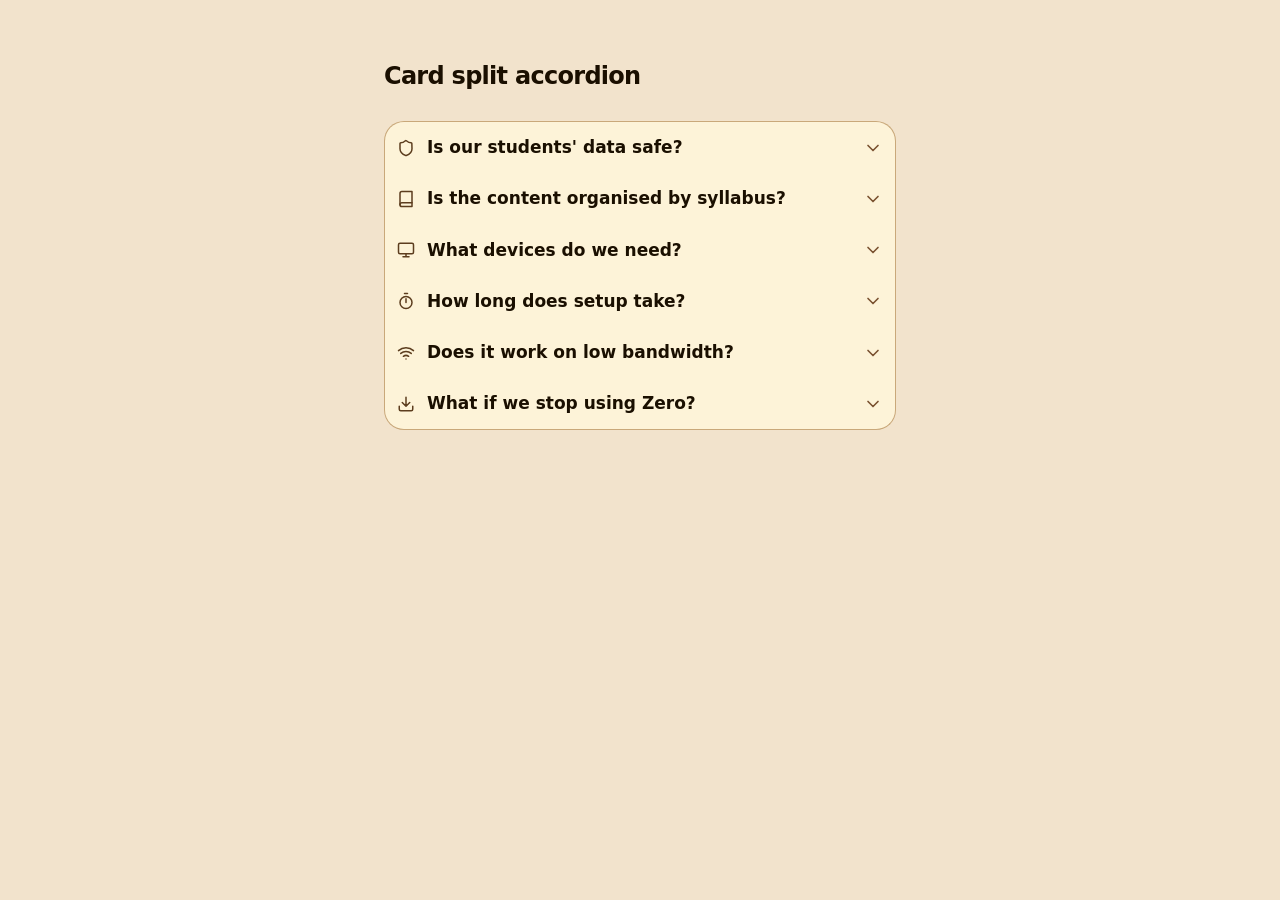
==== commit 50d0b31b: "8.30" ====
--- a/card-split-accordion.html
+++ b/card-split-accordion.html
@@ -118,12 +118,12 @@
         <button class="csa-trig" type="button" aria-expanded="false" aria-controls="csa-p2">
           <span class="csa-label">
             <svg viewBox="0 0 24 24" fill="none" stroke="currentColor" stroke-width="2" stroke-linecap="round" stroke-linejoin="round" aria-hidden="true"><path d="M4 19.5A2.5 2.5 0 0 1 6.5 17H20"/><path d="M6.5 2H20v20H6.5A2.5 2.5 0 0 1 4 19.5v-15A2.5 2.5 0 0 1 6.5 2z"/></svg>
-            Is the content aligned to ICSE?
+            Is the content organised by syllabus?
           </span>
           <svg class="csa-chev" viewBox="0 0 24 24" fill="none" stroke="currentColor" stroke-width="2" stroke-linecap="round" stroke-linejoin="round" aria-hidden="true"><path d="m6 9 6 6 6-6"/></svg>
         </button>
         <div class="csa-panel" id="csa-p2" role="region">
-          <div><p class="csa-body">Organised chapter-wise by the ICSE syllabus for classes 8 to 12. Your staff can add or edit questions in any chapter.</p></div>
+          <div><p class="csa-body">Organised chapter-wise by the syllabus for classes 8 to 12. Your staff can add or edit questions in any chapter.</p></div>
         </div>
       </div>
     </li>
--- a/styles.css
+++ b/styles.css
@@ -1,6 +1,6 @@
 /* ========================================================================
    Zero — marketing site
-   Direction: "field notebook". Editorial serif display on warm paper,
+   Direction: "field notebook". Sans display on warm paper,
    hairline rules instead of filled bands, one pink-to-orange brand gradient.
    Pink and orange fail contrast on parchment, so in light they are fills only.
    Motion follows the craft rules: custom curves, nothing over 300ms for UI,
@@ -14,6 +14,7 @@
   --brand: #FF3B6D;
   --brand-2: #FF9500;
   --brand-ink: #7A5230;          /* accent text: #FF3B6D is only 2.6:1 on parchment */
+  --brand-red: #B3123F;          /* darker brand pink for text, ~5.4:1 on parchment */
   --accent: #FF9500;
   --btn-bg: linear-gradient(90deg, #FF3B6D, #FF9500);
   --btn-fg: #1A0F00;             /* on the gradient; white fails on both ends */
@@ -66,7 +67,7 @@
   --gutter: clamp(1.25rem, 4vw, 2.5rem);
 
   /* --- type ------------------------------------------------------ */
-  --display: "Instrument Serif", Georgia, "Times New Roman", serif;
+  --display: "Instrument Sans", system-ui, -apple-system, "Segoe UI", Roboto, sans-serif;
   --text: "Instrument Sans", system-ui, -apple-system, "Segoe UI", Roboto, sans-serif;
   --mono: ui-monospace, "SF Mono", "Cascadia Mono", Menlo, monospace;
 
@@ -83,6 +84,7 @@
   :root:not([data-theme="light"]) {
     color-scheme: dark;
     --brand-ink: #FF3B6D;
+    --brand-red: #FF3B6D;
     --paper: #0D0D0D;
     --paper-2: #111111;
     --surface: #1A1A1A;
@@ -102,6 +104,7 @@
 :root[data-theme="dark"] {
   color-scheme: dark;
   --brand-ink: #FF3B6D;
+  --brand-red: #FF3B6D;
   --paper: #0D0D0D;
   --paper-2: #111111;
   --surface: #1A1A1A;
@@ -146,9 +149,9 @@
 /* Display: serif, optical-size tight, generous. */
 h1, h2, .display {
   font-family: var(--display);
-  font-weight: 400;
-  letter-spacing: -.02em;
-  line-height: 1.02;
+  font-weight: 600;
+  letter-spacing: -.03em;
+  line-height: 1.05;
   text-wrap: balance;
 }
 h1 { font-size: clamp(2.5rem, 7.2vw, 5.25rem); margin-bottom: .35em; }
@@ -219,8 +222,11 @@
   color: var(--brand-ink); font-weight: 500;
 }
 
+#what .label { font-size: 1rem; color: var(--brand-red); }
+#what .label .num { font-size: .875rem; }
+
 .accent-text { color: var(--brand-ink); }
-em.flourish { font-style: italic; color: var(--brand-ink); }
+em.flourish { font-style: normal; color: var(--brand-ink); }
 
 /* ========================================================= buttons */
 .btn {
@@ -330,82 +336,119 @@
 }
 
 /* ============================================================ hero */
-.hero { padding-block: clamp(3.5rem, 8vw, 7rem) 0; position: relative; overflow: hidden; }
-.hero::before {
-  content: ""; position: absolute; inset: 0 0 auto; height: 40rem;
-  background:
-    radial-gradient(60rem 26rem at 18% -8%, color-mix(in srgb, var(--brand) 14%, transparent), transparent 70%),
-    radial-gradient(40rem 20rem at 92% 4%, color-mix(in srgb, var(--accent) 11%, transparent), transparent 70%);
-  pointer-events: none;
-}
-.hero > * { position: relative; }
-
-.hero-grid { display: grid; gap: 2rem; align-items: start; }
-@media (min-width: 64rem) {
-  .hero-grid { grid-template-columns: 1.15fr .85fr; gap: 4rem; align-items: end; }
-}
-.hero h1 { max-width: 15ch; }
+/* Stacked and centred on small screens; copy left, stage right on wide ones.
+   Plain paper behind it, no wash. */
+.hero { padding-block: clamp(3rem, 6vw, 4.5rem) clamp(3rem, 6vw, 4.5rem); }
+.hero-grid { display: grid; }
+.hero-copy { max-width: 46rem; margin-inline: auto; text-align: center; }
+.hero-tag {
+  display: inline-block; margin: 0 0 1.5rem; padding: .35rem .85rem;
+  border: 1px solid var(--line); border-radius: 999px;
+  font-size: .8125rem; font-weight: 500; color: var(--ink-2);
+}
+.hero h1 { font-size: clamp(2.5rem, 6.4vw, 4.75rem); max-width: 16ch; margin-inline: auto; }
 .hero .lede {
   font-size: clamp(1.0625rem, 1.5vw, 1.25rem); color: var(--ink-2);
-  max-width: 36rem; margin-bottom: 2rem; line-height: 1.5;
-}
-.hero-cta { display: flex; flex-wrap: wrap; gap: .75rem; align-items: center; }
-.hero-note {
-  margin: 1.75rem 0 0; font-size: .875rem; color: var(--ink-3);
-  display: flex; align-items: center; gap: .5rem;
-}
-.hero-note svg { width: 1rem; height: 1rem; flex: none; color: var(--brand-ink); }
-
-/* the right-hand stat column, set as a rule-separated list */
-.facts { display: grid; gap: 0; border-top: 1px solid var(--line); }
-.facts div { padding: 1rem 0; border-bottom: 1px solid var(--line); display: flex; align-items: baseline; gap: 1rem; }
-.facts dt { font-size: .875rem; color: var(--ink-2); flex: 1; }
+  max-width: 36rem; margin: 0 auto 2rem; line-height: 1.5;
+}
+.hero-cta { display: flex; flex-wrap: wrap; gap: .75rem; align-items: center; justify-content: center; }
+.hero-note { margin: 1.5rem 0 0; font-size: .875rem; color: var(--ink-3); }
+/* inline, so the tick stays beside the first word when the line wraps */
+.hero-note svg { display: inline-block; width: 1rem; height: 1rem; vertical-align: -.2em; margin-right: .4rem; color: var(--brand-ink); }
+
+@media (min-width: 64rem) {
+  .hero-grid { grid-template-columns: 1fr 1.1fr; gap: 3.5rem; align-items: center; }
+  .hero-copy { margin: 0; text-align: left; }
+  .hero h1 { font-size: clamp(2.5rem, 4vw, 3.75rem); margin-inline: 0; }
+  .hero .lede { margin-inline: 0; }
+  .hero-cta { justify-content: flex-start; }
+  .hero-grid .stage { margin-top: 0; min-width: 0; }
+  .hero-grid .stage-shot { aspect-ratio: 16 / 10; }
+}
+
+/* stat row under the hero, Formative-style: big number over a short label */
+.facts {
+  display: grid; grid-template-columns: 1fr; gap: 1px; margin: clamp(3rem, 6vw, 4.5rem) 0 0;
+  background: var(--line); border: 1px solid var(--line); border-radius: var(--r-l); overflow: hidden;
+}
+@media (min-width: 40rem) { .facts { grid-template-columns: repeat(3, 1fr); } }
+.facts div { background: var(--paper); padding: 1.25rem 1.5rem; display: flex; flex-direction: column-reverse; gap: .4rem; }
+.facts dt { font-size: .875rem; color: var(--ink-2); }
 .facts dd {
-  margin: 0; font-family: var(--display); font-size: 1.75rem; line-height: 1;
+  margin: 0; font-family: var(--display); font-weight: 600; font-size: clamp(2rem, 4vw, 2.75rem); line-height: 1;
   letter-spacing: -.02em; color: var(--ink);
 }
 .facts dd span { font-family: var(--text); font-size: .8125rem; color: var(--ink-3); letter-spacing: 0; }
-/* small phones: let the qualifier drop under the number instead of squeezing the label */
-@media (max-width: 26rem) { .facts div { flex-wrap: wrap; } .facts dd span { display: block; } }
-
-/* hero: one big screenshot on a tinted panel, two cards floating off its corners */
-.shots {
-  position: relative; margin: clamp(3rem, 6vw, 5rem) 0 0;
-  padding: clamp(1rem, 4vw, 2.5rem); background: var(--t-a); border-radius: var(--r-l);
-}
-.shots img { display: block; width: 100%; height: auto; border-radius: var(--r); box-shadow: var(--shadow-l); }
-.shots .s-a, .shots .s-b { display: none; }
-@media (min-width: 52rem) {
-  .shots { padding: 3.5rem 7rem 4rem; margin-bottom: 2rem; }
-  .shots .s-a, .shots .s-b { display: block; position: absolute; }
-  .shots .s-a { width: 24%; left: 1.5rem; bottom: -2rem; rotate: -3deg; }
-  .shots .s-b { width: 27%; right: 1.5rem; top: -2rem; rotate: 2deg; }
-}
-
-/* screenshot framed on a tint, bleeding off the bottom-right corner */
+
+/* screenshot on a tint, filling the frame, cropped around its centre */
 .shot {
   background: var(--t-a); border-radius: var(--r); overflow: hidden;
-  aspect-ratio: 4 / 3; padding: 1.25rem 0 0 1.25rem;
+  aspect-ratio: 4 / 3; padding: clamp(1rem, 3vw, 1.75rem);
 }
 .shot img {
   display: block; width: 100%; height: 100%;
-  object-fit: cover; object-position: left top;
-  border-radius: var(--r-s) 0 0 0; box-shadow: var(--shadow-l);
+  object-fit: cover; object-position: center;
+  border-radius: var(--r-s); box-shadow: var(--shadow-l);
 }
 .t-b { background: var(--t-b); } .t-c { background: var(--t-c); }
 .t-d { background: var(--t-d); } .t-e { background: var(--t-e); }
 
-/* sideways tour: full width, edge to edge with only the gutter */
-.strip {
-  --edge: var(--gutter);
-  list-style: none; margin: 0; padding: 0 var(--edge) 1rem;
-  display: grid; grid-auto-flow: column; grid-auto-columns: min(80%, 22rem); gap: 1.25rem;
-  overflow-x: auto; scroll-snap-type: x mandatory; scroll-padding-inline: var(--edge);
-  scrollbar-width: thin;
-}
-.tour-card { scroll-snap-align: start; }
-.tour-card h3 { font-family: var(--display); font-size: 1.375rem; margin: 1rem 0 .25rem; }
-.tour-card p { color: var(--ink-2); font-size: .9375rem; margin: 0; }
+/* hero stage: screenshots stacked in one cell and crossfaded */
+.stage { margin-top: clamp(3rem, 6vw, 4.5rem); }
+.stage-frame {
+  position: relative; display: grid;
+  padding: clamp(.5rem, 1.5vw, .875rem);
+  background: var(--surface); border: 1px solid var(--line);
+  border-radius: calc(var(--r-l) + .25rem); box-shadow: var(--shadow);
+}
+.stage-shot {
+  grid-area: 1 / 1; margin: 0; aspect-ratio: 3 / 2;
+  opacity: 0; transform: scale(1.015);
+  transition: opacity .6s var(--ease), transform .9s var(--ease-out);
+}
+@media (min-width: 48rem) { .stage-shot { aspect-ratio: 2 / 1; } }
+.stage-shot.on { opacity: 1; transform: none; }
+.stage-shot img {
+  display: block; width: 100%; height: 100%;
+  object-fit: cover; object-position: center; border-radius: var(--r);
+}
+
+.stage-pause {
+  position: absolute; right: 1.5rem; bottom: 1.5rem;
+  width: 2.25rem; height: 2.25rem; padding: 0; border-radius: 50%;
+  display: none; place-items: center; cursor: pointer;
+  border: 1px solid var(--line); color: var(--ink);
+  background: color-mix(in srgb, var(--surface) 82%, transparent);
+  backdrop-filter: blur(8px);
+  transition: transform .16s var(--ease-out);
+}
+.js-ok .stage-pause { display: grid; }
+.js-ok .stage-pause[hidden] { display: none; }
+.stage-pause:active { transform: scale(.94); }
+.stage-pause svg { width: .85rem; height: .85rem; }
+.stage-pause .i-play, .stage.paused .stage-pause .i-pause { display: none; }
+.stage.paused .stage-pause .i-play { display: block; }
+
+.stage-tabs { display: grid; grid-template-columns: repeat(2, 1fr); gap: 1.5rem; margin-top: 1.5rem; align-items: start; }
+@media (min-width: 48rem) { .stage-tabs { grid-template-columns: repeat(4, 1fr); gap: 2rem; } }
+.stage-tab {
+  font: inherit; text-align: left; color: var(--ink-3);
+  background: none; border: 0; padding: 0; cursor: pointer; align-self: stretch;
+  display: flex; flex-direction: column;   /* buttons centre content vertically; pin it to the top */
+}
+.stage-tab .bar { display: block; height: 2px; border-radius: 2px; background: var(--line); overflow: hidden; margin-bottom: 1rem; }
+.stage-tab .bar i { display: block; height: 100%; background: var(--ink); transform: scaleX(0); transform-origin: left; }
+.stage-tab[aria-current="true"] .bar i { animation: stage-fill 6s linear forwards; }
+.stage.held .bar i, .stage.paused .bar i { animation-play-state: paused; }
+@keyframes stage-fill { to { transform: scaleX(1); } }
+.stage-tab .n { display: block; font-family: var(--mono); font-size: .6875rem; letter-spacing: .06em; margin-bottom: .35rem; }
+.stage-tab b { display: block; font-size: 1rem; font-weight: 600; color: var(--ink-2); transition: color .2s var(--ease); }
+.stage-tab .d { display: none; margin-top: .3rem; font-size: .875rem; line-height: 1.5; }
+@media (min-width: 48rem) { .stage-tab .d { display: block; } }
+.stage-tab[aria-current="true"] .n { color: var(--brand-ink); }
+.stage-tab[aria-current="true"] b { color: var(--ink); }
+@media (hover: hover) and (pointer: fine) { .stage-tab:hover b { color: var(--ink); } }
+@media (prefers-reduced-motion: reduce) { .stage-shot { transform: none; transition: opacity .3s linear; } }
 
 /* ======================================== drawn product-UI panels */
 .ui {
@@ -494,7 +537,7 @@
   .row { grid-template-columns: 1fr 1fr; gap: 4rem; }
   .row-flip > .row-art { order: -1; }
 }
-.row-text h3 { font-size: 1.375rem; font-family: var(--display); font-weight: 400; letter-spacing: -.015em; }
+.row-text h3 { font-size: 1.375rem; font-family: var(--display); font-weight: 600; letter-spacing: -.015em; }
 .row-text p { color: var(--ink-2); margin: 0; max-width: 34rem; }
 .row-list { display: grid; gap: .5rem; margin-top: 1.25rem; }
 .row-list li { display: flex; gap: .6rem; font-size: .9375rem; color: var(--ink-2); }
@@ -546,7 +589,7 @@
 @media (min-width: 62rem) {
   .plan { grid-template-columns: 15rem 1fr 14rem; gap: 2.5rem; align-items: start; }
 }
-.plan-id .p-name { font-family: var(--display); font-size: 1.75rem; line-height: 1.1; }
+.plan-id .p-name { font-family: var(--display); font-weight: 600; font-size: 1.75rem; line-height: 1.1; }
 .plan-id .p-price {
   margin-top: .5rem; font-size: 1.125rem; font-weight: 600;
   font-variant-numeric: tabular-nums; color: var(--ink);
@@ -675,7 +718,7 @@
 .form-foot a { color: var(--inv-ink); }
 .success { text-align: center; padding: 3rem 1rem; }
 .success svg { width: 2.5rem; height: 2.5rem; margin: 0 auto; color: var(--inv-brand); }
-.success h3 { font-family: var(--display); font-weight: 400; font-size: 1.5rem; margin-top: 1rem; }
+.success h3 { font-family: var(--display); font-weight: 600; font-size: 1.5rem; margin-top: 1rem; }
 .success p { color: var(--inv-ink-2); margin: 0; }
 
 /* ========================================================== footer */
@@ -728,7 +771,7 @@
 }
 
 @media print {
-  .site-head, .menu, .icon-btn, .hero::before { display: none; }
+  .site-head, .menu, .icon-btn { display: none; }
   .js-ok .reveal { opacity: 1; transform: none; }
 }
 
@@ -742,7 +785,7 @@
   font-family: var(--mono); font-size: .6875rem; letter-spacing: .06em;
   color: var(--brand-ink); display: block; margin-bottom: .9rem;
 }
-.pillar h3 { font-family: var(--display); font-weight: 400; font-size: 1.5rem; letter-spacing: -.015em; margin-bottom: .4rem; }
+.pillar h3 { font-family: var(--display); font-weight: 600; font-size: 1.5rem; letter-spacing: -.015em; margin-bottom: .4rem; }
 .pillar p { color: var(--ink-2); font-size: .9375rem; margin: 0 0 1.25rem; }
 .pillar .pillar-art { margin-top: auto; }
 
@@ -767,15 +810,6 @@
 .claim-points b { display: block; color: var(--inv-ink); font-weight: 600; font-size: .9375rem; margin-bottom: .15rem; }
 .claim-points span { color: var(--inv-ink-2); font-size: .9375rem; }
 
-/* a struck-through "AI-generated", to make the point visually */
-.struck { position: relative; color: var(--inv-ink-2); white-space: nowrap; }
-.struck::after {
-  content: ""; position: absolute; left: -.05em; right: -.05em; top: 54%;
-  height: 2px; background: var(--inv-brand); border-radius: 2px;
-  transform: scaleX(0); transform-origin: left;
-  transition: transform .45s var(--ease-out) .25s;
-}
-.reveal.in .struck::after, .in.struck::after { transform: scaleX(1); }
 
 /* ======================================================= page head */
 /* Inner pages: a short masthead instead of a hero. */
